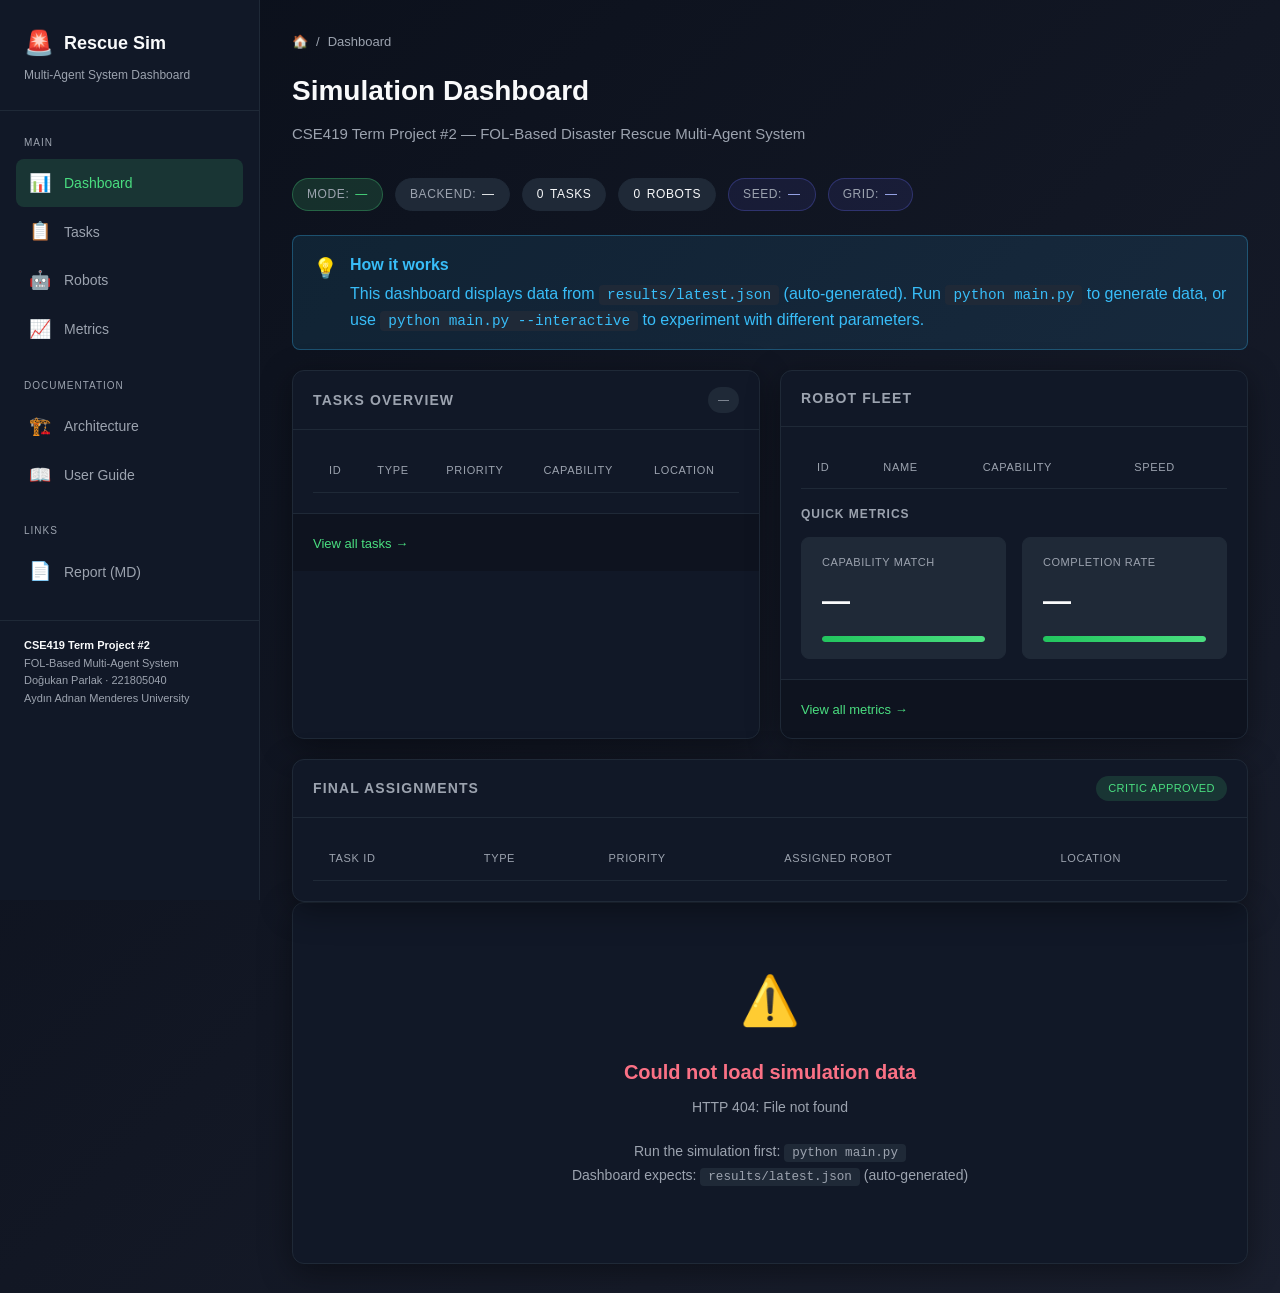
==== report/index.html @ d0f4041a "Update: Chrome language settings and window size" ====
<!DOCTYPE html>
<html lang="en">
<head>
  <meta charset="UTF-8">
  <meta name="viewport" content="width=device-width, initial-scale=1.0">
  <title>Dashboard — CSE419 Term Project #2 | FOL-Based Disaster Rescue</title>
  <link rel="stylesheet" href="css/styles.css">
</head>
<body>
  <div class="layout">
    <!-- Sidebar Navigation -->
    <aside class="sidebar">
      <div class="sidebar-brand">
        <h1><span class="icon">🚨</span> Rescue Sim</h1>
        <p>Multi-Agent System Dashboard</p>
      </div>

      <nav class="nav-section">
        <div class="nav-section-title">Main</div>
        <a href="index.html" class="nav-link active">
          <span class="icon">📊</span> Dashboard
        </a>
        <a href="pages/tasks.html" class="nav-link">
          <span class="icon">📋</span> Tasks
        </a>
        <a href="pages/robots.html" class="nav-link">
          <span class="icon">🤖</span> Robots
        </a>
        <a href="pages/metrics.html" class="nav-link">
          <span class="icon">📈</span> Metrics
        </a>
      </nav>

      <nav class="nav-section">
        <div class="nav-section-title">Documentation</div>
        <a href="pages/architecture.html" class="nav-link">
          <span class="icon">🏗️</span> Architecture
        </a>
        <a href="pages/guide.html" class="nav-link">
          <span class="icon">📖</span> User Guide
        </a>
      </nav>

      <nav class="nav-section">
        <div class="nav-section-title">Links</div>
        <a href="report.md" class="nav-link" target="_blank">
          <span class="icon">📄</span> Report (MD)
        </a>
      </nav>

      <div style="padding: 16px 24px; border-top: 1px solid var(--border); margin-top: auto;">
        <p style="font-size: 11px; color: var(--muted); line-height: 1.6;">
          <strong style="color: var(--text);">CSE419 Term Project #2</strong><br>
          FOL-Based Multi-Agent System<br>
          Doğukan Parlak · 221805040<br>
          Aydın Adnan Menderes University
        </p>
      </div>
    </aside>

    <!-- Main Content -->
    <main class="main-content">
      <div class="container">
        <!-- Page Header -->
        <div class="page-header">
          <div class="breadcrumb">
            <span>🏠</span>
            <span>/</span>
            <span>Dashboard</span>
          </div>
          <h1>Simulation Dashboard</h1>
          <p>CSE419 Term Project #2 — FOL-Based Disaster Rescue Multi-Agent System</p>
        </div>

        <!-- Status Bar -->
        <div class="status-bar">
          <span class="pill pill-accent">
            <span class="pill-label">Mode:</span>
            <span id="mode-value">—</span>
          </span>
          <span class="pill">
            <span class="pill-label">Backend:</span>
            <span id="backend-value">—</span>
          </span>
          <span class="pill">
            <span id="task-count">0</span> Tasks
          </span>
          <span class="pill">
            <span id="robot-count">0</span> Robots
          </span>
          <span class="pill pill-config" title="Simulation parameters">
            <span class="pill-label">Seed:</span>
            <span id="seed-value">—</span>
          </span>
          <span class="pill pill-config" title="Grid dimensions">
            <span class="pill-label">Grid:</span>
            <span id="grid-value">—</span>
          </span>
        </div>

        <!-- Info Alert -->
        <div class="alert alert-info">
          <span class="icon">💡</span>
          <div class="alert-content">
            <strong>How it works</strong>
            This dashboard displays data from <code>results/latest.json</code> (auto-generated).
            Run <code>python main.py</code> to generate data, or use <code>python main.py --interactive</code>
            to experiment with different parameters.
          </div>
        </div>

        <!-- Main Grid -->
        <div class="grid">
          <!-- Tasks Card -->
          <div class="card">
            <div class="card-header">
              <h2>Tasks Overview</h2>
              <span class="summary-pill" id="priority-summary">—</span>
            </div>
            <div class="card-body">
              <div class="table-wrapper" style="max-height: 250px;">
                <table id="tasks-table">
                  <thead>
                    <tr>
                      <th>ID</th>
                      <th>Type</th>
                      <th>Priority</th>
                      <th>Capability</th>
                      <th>Location</th>
                    </tr>
                  </thead>
                  <tbody></tbody>
                </table>
              </div>
            </div>
            <div class="card-footer">
              <a href="pages/tasks.html" class="text-accent text-sm">View all tasks →</a>
            </div>
          </div>

          <!-- Robots Card -->
          <div class="card">
            <div class="card-header">
              <h2>Robot Fleet</h2>
            </div>
            <div class="card-body">
              <div class="table-wrapper" style="max-height: 150px; margin-bottom: 16px;">
                <table id="robots-table">
                  <thead>
                    <tr>
                      <th>ID</th>
                      <th>Name</th>
                      <th>Capability</th>
                      <th>Speed</th>
                    </tr>
                  </thead>
                  <tbody></tbody>
                </table>
              </div>

              <h3 style="font-size: 12px; color: var(--muted); text-transform: uppercase; letter-spacing: 0.08em; margin-bottom: 12px;">
                Quick Metrics
              </h3>
              <div class="metrics-grid">
                <div class="metric-card">
                  <div class="metric-label">Capability Match</div>
                  <div class="metric-value" id="m-cap">—</div>
                  <div class="metric-bar"><div class="metric-bar-fill" id="bar-cap"></div></div>
                </div>
                <div class="metric-card">
                  <div class="metric-label">Completion Rate</div>
                  <div class="metric-value" id="m-comp">—</div>
                  <div class="metric-bar"><div class="metric-bar-fill" id="bar-comp"></div></div>
                </div>
              </div>
            </div>
            <div class="card-footer">
              <a href="pages/metrics.html" class="text-accent text-sm">View all metrics →</a>
            </div>
          </div>

          <!-- Assignments Card (Full Width) -->
          <div class="card full-width">
            <div class="card-header">
              <h2>Final Assignments</h2>
              <span class="tag tag-success">Critic Approved</span>
            </div>
            <div class="card-body">
              <div class="table-wrapper">
                <table id="assignments-table">
                  <thead>
                    <tr>
                      <th>Task ID</th>
                      <th>Type</th>
                      <th>Priority</th>
                      <th>Assigned Robot</th>
                      <th>Location</th>
                    </tr>
                  </thead>
                  <tbody></tbody>
                </table>
              </div>
            </div>
          </div>
        </div>

        <!-- Hidden Metrics for JS -->
        <div style="display: none;">
          <span id="m-prio"></span>
          <span id="bar-prio"></span>
          <span id="m-balance"></span>
          <span id="bar-balance"></span>
          <span id="m-unassigned"></span>
        </div>

        <!-- Cost ratio (PDF: Actual / Optimal) -->
        <div class="card full-width" id="cost-card" style="display:none;">
          <div class="card-header">
            <h2>Cost Ratio (Actual / Optimal)</h2>
            <span class="tag tag-success">PDF: Cost(r,t) = Distance/Speed; Efficiency = Actual/Optimal</span>
          </div>
          <div class="card-body">
            <div class="metrics-grid" style="grid-template-columns: repeat(3, 1fr);">
              <div class="metric-card">
                <div class="metric-label">Actual Total Cost</div>
                <div class="metric-value" id="m-actual-cost" style="font-size: 20px;">—</div>
              </div>
              <div class="metric-card">
                <div class="metric-label">Optimal Total Cost</div>
                <div class="metric-value" id="m-optimal-cost" style="font-size: 20px;">—</div>
              </div>
              <div class="metric-card">
                <div class="metric-label">Cost ratio (1.0 = optimal)</div>
                <div class="metric-value" id="m-cost-eff">—</div>
                <div class="metric-bar"><div class="metric-bar-fill" id="bar-cost-eff"></div></div>
              </div>
            </div>
          </div>
        </div>

        <!-- Error Card (hidden by default) -->
        <div class="card full-width" id="error-card" style="display: none;">
          <div class="error-message">
            <div class="icon">⚠️</div>
            <h2>Could not load simulation data</h2>
            <p>Run the simulation first: <code>python main.py</code></p>
          </div>
        </div>
      </div>
    </main>
  </div>

  <script src="js/app.js"></script>
  <script>
    async function initDashboard() {
      await Dashboard.init();
      try {
        const data = Dashboard.getData();
        if (!data) return;
        const m = data.metrics || {};

        // Cost ratio card (PDF: Actual / Optimal)
        const costCard = document.getElementById('cost-card');
        if (costCard && (m.actual_cost !== undefined)) {
          costCard.style.display = '';
          document.getElementById('m-actual-cost').textContent = (m.actual_cost || 0).toFixed(2);
          document.getElementById('m-optimal-cost').textContent = (m.optimal_cost || 0).toFixed(2);
          const eff = m.cost_efficiency;
          const effStr = (eff === null || eff === undefined || !Number.isFinite(eff))
            ? 'n/a'
            : eff.toFixed(4) + ' (1.0 = optimal)';
          document.getElementById('m-cost-eff').textContent = effStr;
          requestAnimationFrame(() => {
            const bar = (eff === null || eff === undefined || !Number.isFinite(eff) || eff <= 0)
              ? 0
              : Math.min(100, (1 / eff) * 100);
            document.getElementById('bar-cost-eff').style.width = bar + '%';
          });
        }
      } catch(e) {}
    }
    initDashboard();
  </script>
</body>
</html>
---- report/css/styles.css ----
/*
 * Disaster Rescue Multi-Agent System — Dashboard Styles
 * ======================================================
 */

/* ── CSS Variables ─────────────────────────────────────────────────────────── */
:root {
  --bg: #0a0f1a;
  --bg-gradient: linear-gradient(135deg, #0a0f1a 0%, #1a1f2e 100%);
  --panel: #111827;
  --panel-light: #1f2937;
  --accent: #4ade80;
  --accent-soft: rgba(74, 222, 128, 0.15);
  --accent-hover: #22c55e;
  --text: #f9fafb;
  --muted: #9ca3af;
  --border: #1f2937;
  --danger: #fb7185;
  --warning: #fcd34d;
  --info: #38bdf8;
  --radius: 12px;
  --radius-sm: 8px;
  --shadow: 0 8px 32px rgba(0, 0, 0, 0.4);
  --transition: all 0.3s cubic-bezier(0.4, 0, 0.2, 1);
}

/* ── Reset & Base ──────────────────────────────────────────────────────────── */
* {
  box-sizing: border-box;
  margin: 0;
  padding: 0;
}

body {
  font-family: -apple-system, BlinkMacSystemFont, "Segoe UI", Roboto, "Helvetica Neue", Arial, sans-serif;
  background: var(--bg-gradient);
  color: var(--text);
  min-height: 100vh;
  line-height: 1.6;
}

a {
  color: var(--accent);
  text-decoration: none;
  transition: var(--transition);
}

a:hover {
  color: var(--accent-hover);
}

code {
  background: var(--panel-light);
  padding: 2px 8px;
  border-radius: 4px;
  font-family: "Fira Code", "Consolas", monospace;
  font-size: 0.9em;
}

/* ── Layout ────────────────────────────────────────────────────────────────── */
.layout {
  display: flex;
  min-height: 100vh;
}

.sidebar {
  width: 260px;
  background: var(--panel);
  border-right: 1px solid var(--border);
  padding: 24px 0;
  position: fixed;
  height: 100vh;
  overflow-y: auto;
}

.main-content {
  flex: 1;
  margin-left: 260px;
  padding: 32px;
}

.container {
  max-width: 1200px;
  margin: 0 auto;
}

/* ── Sidebar Navigation ────────────────────────────────────────────────────── */
.sidebar-brand {
  padding: 0 24px 24px;
  border-bottom: 1px solid var(--border);
  margin-bottom: 24px;
}

.sidebar-brand h1 {
  font-size: 18px;
  font-weight: 600;
  margin-bottom: 4px;
  display: flex;
  align-items: center;
  gap: 10px;
}

.sidebar-brand h1 .icon {
  font-size: 24px;
}

.sidebar-brand p {
  font-size: 12px;
  color: var(--muted);
}

.nav-section {
  padding: 0 16px;
  margin-bottom: 24px;
}

.nav-section-title {
  font-size: 10px;
  text-transform: uppercase;
  letter-spacing: 0.1em;
  color: var(--muted);
  padding: 0 8px;
  margin-bottom: 8px;
}

.nav-link {
  display: flex;
  align-items: center;
  gap: 12px;
  padding: 10px 12px;
  border-radius: var(--radius-sm);
  color: var(--muted);
  font-size: 14px;
  transition: var(--transition);
}

.nav-link:hover {
  background: var(--panel-light);
  color: var(--text);
}

.nav-link.active {
  background: var(--accent-soft);
  color: var(--accent);
}

.nav-link .icon {
  font-size: 18px;
  width: 24px;
  text-align: center;
}

/* ── Page Header ───────────────────────────────────────────────────────────── */
.page-header {
  margin-bottom: 32px;
}

.page-header h1 {
  font-size: 28px;
  font-weight: 600;
  margin-bottom: 8px;
}

.page-header p {
  color: var(--muted);
  font-size: 15px;
}

.breadcrumb {
  display: flex;
  align-items: center;
  gap: 8px;
  font-size: 13px;
  color: var(--muted);
  margin-bottom: 16px;
}

.breadcrumb a {
  color: var(--muted);
}

.breadcrumb a:hover {
  color: var(--accent);
}

/* ── Status Bar ────────────────────────────────────────────────────────────── */
.status-bar {
  display: flex;
  gap: 12px;
  flex-wrap: wrap;
  margin-bottom: 24px;
}

.pill {
  display: inline-flex;
  align-items: center;
  gap: 6px;
  padding: 6px 14px;
  border-radius: 999px;
  font-size: 12px;
  font-weight: 500;
  text-transform: uppercase;
  letter-spacing: 0.05em;
  background: var(--panel-light);
  border: 1px solid var(--border);
}

.pill-config {
  background: rgba(99, 102, 241, 0.1);
  border-color: rgba(99, 102, 241, 0.3);
  color: #a5b4fc;
}

.pill-accent {
  background: var(--accent-soft);
  border-color: rgba(74, 222, 128, 0.3);
  color: var(--accent);
}

.pill-label {
  color: var(--muted);
  font-weight: 400;
}

/* ── Grid System ───────────────────────────────────────────────────────────── */
.grid {
  display: grid;
  gap: 20px;
  grid-template-columns: repeat(2, 1fr);
}

.grid-3 {
  grid-template-columns: repeat(3, 1fr);
}

.grid-4 {
  grid-template-columns: repeat(4, 1fr);
}

@media (max-width: 1200px) {
  .grid-3, .grid-4 {
    grid-template-columns: repeat(2, 1fr);
  }
}

@media (max-width: 1024px) {
  .sidebar {
    display: none;
  }
  .main-content {
    margin-left: 0;
  }
  .grid, .grid-3, .grid-4 {
    grid-template-columns: 1fr;
  }
}

.full-width {
  grid-column: 1 / -1;
}

/* ── Cards ─────────────────────────────────────────────────────────────────── */
.card {
  background: var(--panel);
  border-radius: var(--radius);
  border: 1px solid var(--border);
  box-shadow: var(--shadow);
  overflow: hidden;
  transition: var(--transition);
}

.card:hover {
  border-color: rgba(74, 222, 128, 0.2);
}

.card-header {
  padding: 16px 20px;
  border-bottom: 1px solid var(--border);
  display: flex;
  justify-content: space-between;
  align-items: center;
}

.card-header h2 {
  font-size: 14px;
  font-weight: 600;
  text-transform: uppercase;
  letter-spacing: 0.08em;
  color: var(--muted);
}

.card-body {
  padding: 20px;
}

.card-footer {
  padding: 16px 20px;
  border-top: 1px solid var(--border);
  background: rgba(0, 0, 0, 0.2);
}

/* ── Tables ────────────────────────────────────────────────────────────────── */
.table-wrapper {
  overflow-x: auto;
  max-height: 400px;
  overflow-y: auto;
}

table {
  width: 100%;
  border-collapse: collapse;
  font-size: 13px;
}

thead {
  position: sticky;
  top: 0;
  background: var(--panel);
  z-index: 1;
}

th {
  text-align: left;
  padding: 12px 16px;
  font-weight: 500;
  color: var(--muted);
  font-size: 11px;
  text-transform: uppercase;
  letter-spacing: 0.06em;
  border-bottom: 1px solid var(--border);
}

td {
  padding: 12px 16px;
  border-bottom: 1px solid rgba(31, 41, 55, 0.5);
}

tbody tr {
  transition: var(--transition);
}

tbody tr:hover {
  background: rgba(255, 255, 255, 0.02);
}

/* ── Tags ──────────────────────────────────────────────────────────────────── */
.tag {
  display: inline-block;
  padding: 4px 12px;
  border-radius: 999px;
  font-size: 11px;
  font-weight: 500;
  text-transform: uppercase;
  letter-spacing: 0.04em;
}

.tag-high {
  background: rgba(251, 113, 133, 0.15);
  color: #fda4af;
}

.tag-medium {
  background: rgba(252, 211, 77, 0.15);
  color: #fde68a;
}

.tag-low {
  background: rgba(56, 189, 248, 0.15);
  color: #7dd3fc;
}

.tag-success {
  background: var(--accent-soft);
  color: var(--accent);
}

/* ── Metrics ───────────────────────────────────────────────────────────────── */
.metrics-grid {
  display: grid;
  grid-template-columns: repeat(2, 1fr);
  gap: 16px;
}

@media (max-width: 600px) {
  .metrics-grid {
    grid-template-columns: 1fr;
  }
}

.metric-card {
  background: var(--panel-light);
  border-radius: var(--radius-sm);
  padding: 16px 20px;
  border: 1px solid var(--border);
  transition: var(--transition);
}

.metric-card:hover {
  border-color: rgba(74, 222, 128, 0.3);
}

.metric-label {
  font-size: 11px;
  color: var(--muted);
  text-transform: uppercase;
  letter-spacing: 0.05em;
  margin-bottom: 8px;
}

.metric-value {
  font-size: 28px;
  font-weight: 600;
  margin-bottom: 12px;
}

.metric-bar {
  height: 6px;
  background: rgba(255, 255, 255, 0.1);
  border-radius: 999px;
  overflow: hidden;
}

.metric-bar-fill {
  height: 100%;
  background: linear-gradient(90deg, #22c55e, #4ade80);
  border-radius: 999px;
  transition: width 0.8s cubic-bezier(0.4, 0, 0.2, 1);
}

/* ── Info Cards ────────────────────────────────────────────────────────────── */
.info-card {
  background: var(--panel-light);
  border-radius: var(--radius);
  padding: 24px;
  border: 1px solid var(--border);
}

.info-card h3 {
  font-size: 16px;
  margin-bottom: 12px;
  display: flex;
  align-items: center;
  gap: 10px;
}

.info-card p {
  color: var(--muted);
  font-size: 14px;
  line-height: 1.7;
}

.info-card ul {
  margin-top: 12px;
  padding-left: 20px;
}

.info-card li {
  color: var(--muted);
  font-size: 14px;
  margin-bottom: 8px;
}

/* ── Alert Boxes ───────────────────────────────────────────────────────────── */
.alert {
  padding: 16px 20px;
  border-radius: var(--radius-sm);
  margin-bottom: 20px;
  display: flex;
  align-items: flex-start;
  gap: 12px;
}

.alert-info {
  background: rgba(56, 189, 248, 0.1);
  border: 1px solid rgba(56, 189, 248, 0.3);
  color: var(--info);
}

.alert-warning {
  background: rgba(252, 211, 77, 0.1);
  border: 1px solid rgba(252, 211, 77, 0.3);
  color: var(--warning);
}

.alert-success {
  background: var(--accent-soft);
  border: 1px solid rgba(74, 222, 128, 0.3);
  color: var(--accent);
}

.alert .icon {
  font-size: 20px;
  flex-shrink: 0;
}

.alert-content {
  flex: 1;
}

.alert-content strong {
  display: block;
  margin-bottom: 4px;
}

/* ── Flow Diagram ──────────────────────────────────────────────────────────── */
.flow-diagram {
  display: flex;
  align-items: center;
  justify-content: center;
  gap: 16px;
  padding: 32px;
  flex-wrap: wrap;
}

.flow-step {
  background: var(--panel-light);
  border: 1px solid var(--border);
  border-radius: var(--radius);
  padding: 20px 24px;
  text-align: center;
  min-width: 150px;
  transition: var(--transition);
}

.flow-step:hover {
  border-color: var(--accent);
  transform: translateY(-2px);
}

.flow-step .icon {
  font-size: 32px;
  margin-bottom: 12px;
}

.flow-step h4 {
  font-size: 14px;
  margin-bottom: 4px;
}

.flow-step p {
  font-size: 12px;
  color: var(--muted);
}

.flow-arrow {
  font-size: 24px;
  color: var(--accent);
}

/* ── Error State ───────────────────────────────────────────────────────────── */
.error-message {
  text-align: center;
  padding: 60px 20px;
  color: var(--muted);
}

.error-message .icon {
  font-size: 48px;
  margin-bottom: 16px;
  color: var(--danger);
}

.error-message h2 {
  font-size: 20px;
  margin-bottom: 8px;
  color: var(--danger);
}

.error-message p {
  font-size: 14px;
  margin-bottom: 16px;
}

/* ── Section Headers ───────────────────────────────────────────────────────── */
.section-header {
  margin-bottom: 20px;
}

.section-header h2 {
  font-size: 18px;
  font-weight: 600;
  margin-bottom: 4px;
}

.section-header p {
  color: var(--muted);
  font-size: 14px;
}

/* ── Utility Classes ───────────────────────────────────────────────────────── */
.text-muted { color: var(--muted); }
.text-accent { color: var(--accent); }
.text-danger { color: var(--danger); }
.text-warning { color: var(--warning); }
.text-info { color: var(--info); }
.text-center { text-align: center; }
.text-sm { font-size: 13px; }
.mt-4 { margin-top: 16px; }
.mb-4 { margin-bottom: 16px; }
.summary-pill {
  font-size: 11px;
  padding: 4px 10px;
  background: var(--panel-light);
  border-radius: 999px;
  color: var(--muted);
}
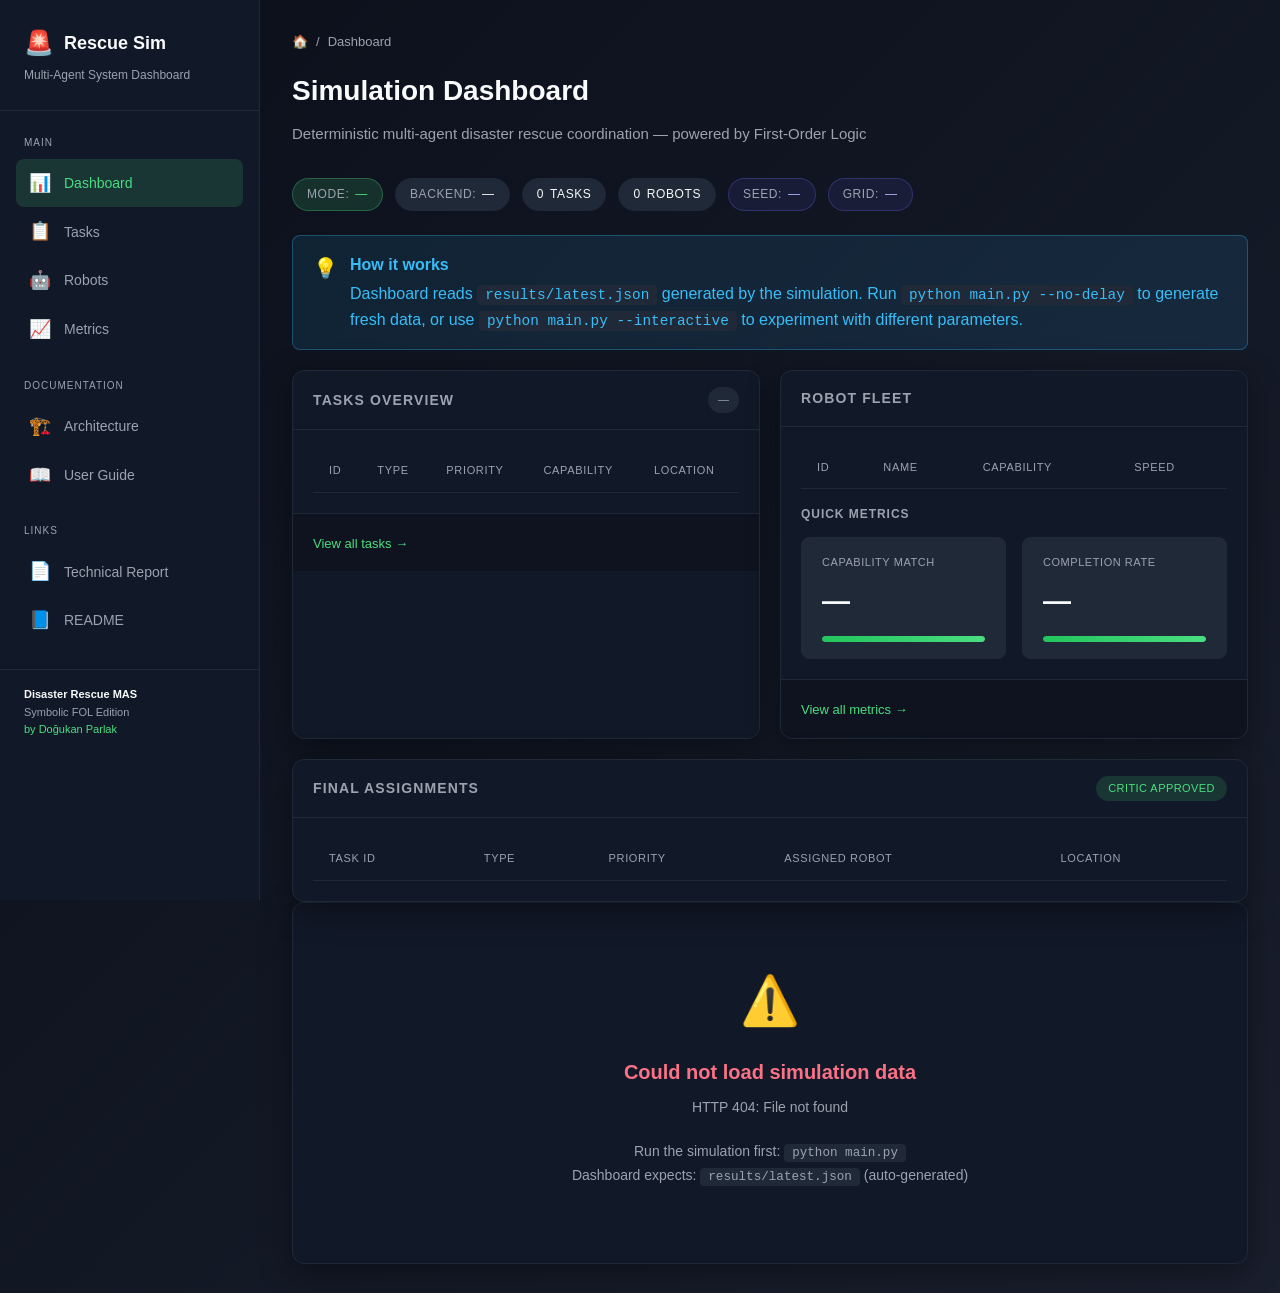
==== commit 8e622c87: "Minor corrections have been made." ====
--- a/report/index.html
+++ b/report/index.html
@@ -3,7 +3,7 @@
 <head>
   <meta charset="UTF-8">
   <meta name="viewport" content="width=device-width, initial-scale=1.0">
-  <title>Dashboard — CSE419 Term Project #2 | FOL-Based Disaster Rescue</title>
+  <title>Dashboard — Disaster Rescue Multi-Agent System</title>
   <link rel="stylesheet" href="css/styles.css">
 </head>
 <body>
@@ -43,17 +43,19 @@
 
       <nav class="nav-section">
         <div class="nav-section-title">Links</div>
-        <a href="report.md" class="nav-link" target="_blank">
-          <span class="icon">📄</span> Report (MD)
+        <a href="../report.md" class="nav-link" target="_blank">
+          <span class="icon">📄</span> Technical Report
+        </a>
+        <a href="../README.md" class="nav-link" target="_blank">
+          <span class="icon">📘</span> README
         </a>
       </nav>
 
       <div style="padding: 16px 24px; border-top: 1px solid var(--border); margin-top: auto;">
         <p style="font-size: 11px; color: var(--muted); line-height: 1.6;">
-          <strong style="color: var(--text);">CSE419 Term Project #2</strong><br>
-          FOL-Based Multi-Agent System<br>
-          Doğukan Parlak · 221805040<br>
-          Aydın Adnan Menderes University
+          <strong style="color: var(--text);">Disaster Rescue MAS</strong><br>
+          Symbolic FOL Edition<br>
+          <span style="color: var(--accent);">by Doğukan Parlak</span>
         </p>
       </div>
     </aside>
@@ -69,7 +71,7 @@
             <span>Dashboard</span>
           </div>
           <h1>Simulation Dashboard</h1>
-          <p>CSE419 Term Project #2 — FOL-Based Disaster Rescue Multi-Agent System</p>
+          <p>Deterministic multi-agent disaster rescue coordination — powered by First-Order Logic</p>
         </div>
 
         <!-- Status Bar -->
@@ -103,9 +105,9 @@
           <span class="icon">💡</span>
           <div class="alert-content">
             <strong>How it works</strong>
-            This dashboard displays data from <code>results/latest.json</code> (auto-generated).
-            Run <code>python main.py</code> to generate data, or use <code>python main.py --interactive</code>
-            to experiment with different parameters.
+            Dashboard reads <code>results/latest.json</code> generated by the simulation.
+            Run <code>python main.py --no-delay</code> to generate fresh data, or use
+            <code>python main.py --interactive</code> to experiment with different parameters.
           </div>
         </div>
 
@@ -213,11 +215,11 @@
           <span id="m-unassigned"></span>
         </div>
 
-        <!-- Cost ratio (PDF: Actual / Optimal) -->
+        <!-- Cost ratio (Actual / Optimal) -->
         <div class="card full-width" id="cost-card" style="display:none;">
           <div class="card-header">
             <h2>Cost Ratio (Actual / Optimal)</h2>
-            <span class="tag tag-success">PDF: Cost(r,t) = Distance/Speed; Efficiency = Actual/Optimal</span>
+            <span class="tag tag-success">Cost(r,t) = Distance/Speed; Efficiency = Actual/Optimal</span>
           </div>
           <div class="card-body">
             <div class="metrics-grid" style="grid-template-columns: repeat(3, 1fr);">
@@ -259,7 +261,7 @@
         if (!data) return;
         const m = data.metrics || {};
 
-        // Cost ratio card (PDF: Actual / Optimal)
+        // Cost ratio card (Actual / Optimal)
         const costCard = document.getElementById('cost-card');
         if (costCard && (m.actual_cost !== undefined)) {
           costCard.style.display = '';
